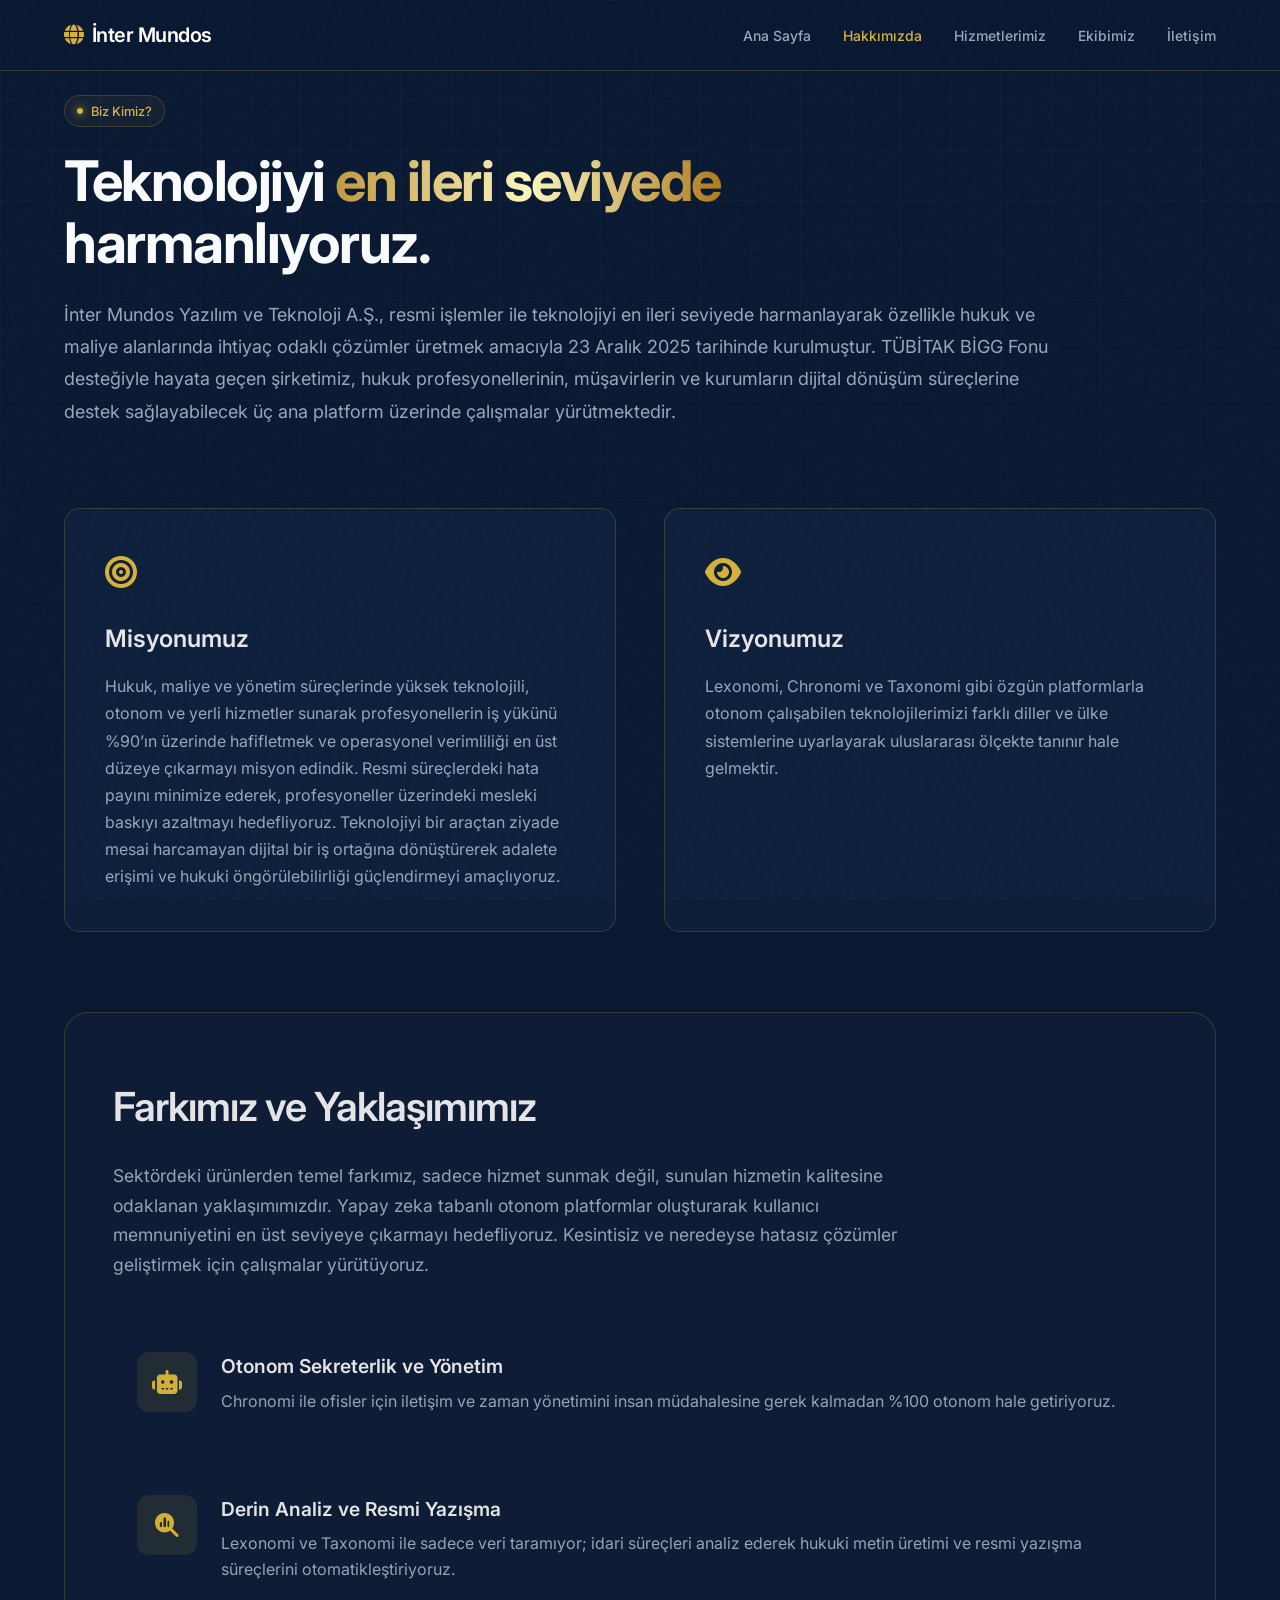
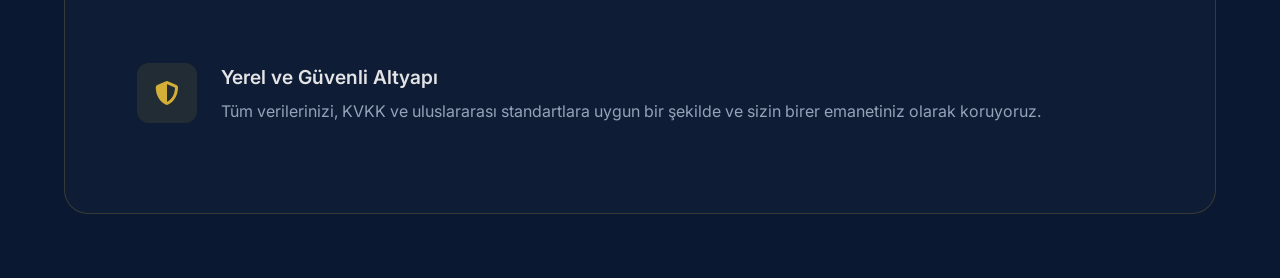
==== about.html @ ee5db74a "Add scroll reveal animations to all cards and sections" ====
<!DOCTYPE html>
<html lang="tr">
<head>
    <meta charset="UTF-8">
    <meta name="viewport" content="width=device-width, initial-scale=1.0">
    <title>İnter Mundos - Hakkımızda</title>
    <!-- Google Fonts -->
    <link rel="preconnect" href="https://fonts.googleapis.com">
    <link rel="preconnect" href="https://fonts.gstatic.com" crossorigin>
    <link href="https://fonts.googleapis.com/css2?family=Inter:wght@300;400;500;600;700&display=swap" rel="stylesheet">
    <!-- Font Awesome -->
    <link rel="stylesheet" href="https://cdnjs.cloudflare.com/ajax/libs/font-awesome/6.4.0/css/all.min.css">
    <link rel="stylesheet" href="style.css?v=12">
</head>
<body>
    <!-- Premium subtle background -->
    <div class="bg-grid"></div>
    <div class="bg-glow"></div>

    <!-- Modern Header -->
    <header class="main-header">
        <div class="logo">
            <i class="fa-solid fa-globe"></i> İnter Mundos
        </div>
        <button class="mobile-menu-btn">
            <i class="fa-solid fa-bars"></i>
        </button>
        <nav class="navbar">
            <a href="index.html">Ana Sayfa</a>
            <a href="about.html" class="active">Hakkımızda</a>
            <a href="services.html">Hizmetlerimiz</a>
            <a href="team.html">Ekibimiz</a>
            <a href="contact.html">İletişim</a>
        </nav>
    </header>

    <main class="about-container">
        <!-- About Hero -->
        <section class="about-hero">
            <div class="hero-badge">
                <span class="badge-dot"></span> Biz Kimiz?
            </div>
            <h1 class="about-title">Teknolojiyi <span class="text-highlight">en ileri seviyede</span> harmanlıyoruz.</h1>
            <p class="about-intro">
                İnter Mundos Yazılım ve Teknoloji A.Ş., resmi işlemler ile teknolojiyi en ileri seviyede harmanlayarak özellikle hukuk ve maliye alanlarında ihtiyaç odaklı çözümler üretmek amacıyla 23 Aralık 2025 tarihinde kurulmuştur. TÜBİTAK BİGG Fonu desteğiyle hayata geçen şirketimiz, hukuk profesyonellerinin, müşavirlerin ve kurumların dijital dönüşüm süreçlerine destek sağlayabilecek üç ana platform üzerinde çalışmalar yürütmektedir.
            </p>
        </section>

        <!-- Mission & Vision Grid -->
        <section class="mission-vision-grid">
            <div class="about-card reveal">
                <div class="card-icon"><i class="fa-solid fa-bullseye"></i></div>
                <h3>Misyonumuz</h3>
                <p>Hukuk, maliye ve yönetim süreçlerinde yüksek teknolojili, otonom ve yerli hizmetler sunarak profesyonellerin iş yükünü %90’ın üzerinde hafifletmek ve operasyonel verimliliği en üst düzeye çıkarmayı misyon edindik. Resmi süreçlerdeki hata payını minimize ederek, profesyoneller üzerindeki mesleki baskıyı azaltmayı hedefliyoruz. Teknolojiyi bir araçtan ziyade mesai harcamayan dijital bir iş ortağına dönüştürerek adalete erişimi ve hukuki öngörülebilirliği güçlendirmeyi amaçlıyoruz.</p>
            </div>
            
            <div class="about-card reveal">
                <div class="card-icon"><i class="fa-solid fa-eye"></i></div>
                <h3>Vizyonumuz</h3>
                <p>Lexonomi, Chronomi ve Taxonomi gibi özgün platformlarla otonom çalışabilen teknolojilerimizi farklı diller ve ülke sistemlerine uyarlayarak uluslararası ölçekte tanınır hale gelmektir.</p>
            </div>
        </section>

        <!-- Difference & Approach -->
        <section class="approach-section reveal">
            <h2 class="section-title">Farkımız ve Yaklaşımımız</h2>
            <p class="approach-intro">Sektördeki ürünlerden temel farkımız, sadece hizmet sunmak değil, sunulan hizmetin kalitesine odaklanan yaklaşımımızdır. Yapay zeka tabanlı otonom platformlar oluşturarak kullanıcı memnuniyetini en üst seviyeye çıkarmayı hedefliyoruz. Kesintisiz ve neredeyse hatasız çözümler geliştirmek için çalışmalar yürütüyoruz.</p>
            
            <div class="features-list">
                <div class="feature-item">
                    <div class="feature-icon"><i class="fa-solid fa-robot"></i></div>
                    <div class="feature-text">
                        <h4>Otonom Sekreterlik ve Yönetim</h4>
                        <p>Chronomi ile ofisler için iletişim ve zaman yönetimini insan müdahalesine gerek kalmadan %100 otonom hale getiriyoruz.</p>
                    </div>
                </div>
                
                <div class="feature-item">
                    <div class="feature-icon"><i class="fa-solid fa-magnifying-glass-chart"></i></div>
                    <div class="feature-text">
                        <h4>Derin Analiz ve Resmi Yazışma</h4>
                        <p>Lexonomi ve Taxonomi ile sadece veri taramıyor; idari süreçleri analiz ederek hukuki metin üretimi ve resmi yazışma süreçlerini otomatikleştiriyoruz.</p>
                    </div>
                </div>

                <div class="feature-item">
                    <div class="feature-icon"><i class="fa-solid fa-shield-halved"></i></div>
                    <div class="feature-text">
                        <h4>Yerel ve Güvenli Altyapı</h4>
                        <p>Tüm verilerinizi, KVKK ve uluslararası standartlara uygun bir şekilde ve sizin birer emanetiniz olarak koruyoruz.</p>
                    </div>
                </div>
            </div>
        </section>
    </main>

    <script src="script.js"></script>
</body>
</html>
---- style.css ----
:root {
    --bg-primary: #0A1931; /* More noticeable navy blue */
    --bg-secondary: #122442; /* Lighter navy for secondary elements */
    --text-primary: #F8FAFC;
    --text-secondary: #94A3B8;
    --accent-primary: #D4AF37;
    --accent-secondary: #C5A059;
    --border-color: rgba(212, 175, 55, 0.2);
}

* {
    margin: 0;
    padding: 0;
    box-sizing: border-box;
}

body {
    font-family: 'Inter', sans-serif;
    background-color: var(--bg-primary);
    color: var(--text-primary);
    overflow-x: hidden;
    line-height: 1.5;
}


/* Premium Matte Noise Texture */
body::after {
    content: "";
    position: fixed;
    top: 0;
    left: 0;
    width: 100vw;
    height: 100vh;
    pointer-events: none;
    z-index: 9999;
    background-image: url("data:image/svg+xml,%3Csvg viewBox='0 0 200 200' xmlns='http://www.w3.org/2000/svg'%3E%3Cfilter id='noiseFilter'%3E%3CfeTurbulence type='fractalNoise' baseFrequency='0.85' numOctaves='3' stitchTiles='stitch'/%3E%3C/filter%3E%3Crect width='100%25' height='100%25' filter='url(%23noiseFilter)'/%3E%3C/svg%3E");
    opacity: 0.15; /* Increased opacity so it's clearly visible */
    mix-blend-mode: overlay; /* Blends better with navy background */
}

/* Custom Premium Scrollbar */
::-webkit-scrollbar {
    width: 10px;
}

::-webkit-scrollbar-track {
    background: var(--bg-primary);
}

::-webkit-scrollbar-thumb {
    background: rgba(212, 175, 55, 0.4);
    border-radius: 8px;
    border: 2px solid var(--bg-primary);
}

::-webkit-scrollbar-thumb:hover {
    background: var(--accent-primary);
}

/* Premium Background */
.bg-grid {
    position: fixed;
    top: 0;
    left: 0;
    width: 100vw;
    height: 100vh;
    z-index: -2;
    background-size: 50px 50px;
    background-image: linear-gradient(to right, rgba(255, 255, 255, 0.03) 1px, transparent 1px),
                      linear-gradient(to bottom, rgba(255, 255, 255, 0.03) 1px, transparent 1px);
    mask-image: linear-gradient(to bottom, rgba(0,0,0,1) 0%, rgba(0,0,0,0) 100%);
    -webkit-mask-image: linear-gradient(to bottom, rgba(0,0,0,1) 0%, rgba(0,0,0,0) 100%);
}

.bg-glow-1 {
    position: fixed;
    top: -20%;
    left: -10%;
    width: 60%;
    height: 60%;
    background: radial-gradient(circle, rgba(212, 175, 55, 0.12) 0%, transparent 70%);
    z-index: -1;
    filter: blur(60px);
}

.bg-glow-2 {
    position: fixed;
    bottom: -20%;
    right: -10%;
    width: 60%;
    height: 60%;
    background: radial-gradient(circle, rgba(212, 175, 55, 0.08) 0%, transparent 70%);
    z-index: -1;
    filter: blur(60px);
}

/* Header */
.main-header {
    display: flex;
    justify-content: space-between;
    align-items: center;
    padding: 1.25rem 5%;
    background: rgba(10, 25, 49, 0.85);
    backdrop-filter: blur(20px);
    border-bottom: 1px solid var(--border-color);
    position: sticky;
    top: 0;
    z-index: 100;
}

.logo {
    font-size: 1.25rem;
    font-weight: 600;
    display: flex;
    align-items: center;
    gap: 0.5rem;
    color: #fff;
    letter-spacing: -0.5px;
}

.logo i {
    color: var(--accent-primary);
}

.navbar {
    display: flex;
    gap: 2rem;
}

.navbar a {
    color: var(--text-secondary);
    text-decoration: none;
    font-size: 0.875rem;
    font-weight: 500;
    transition: color 0.2s ease;
}

.navbar a:hover, .navbar a.active {
    color: var(--accent-primary);
}

.mobile-menu-btn {
    display: none;
    font-size: 1.5rem;
    color: #fff;
    cursor: pointer;
    background: none;
    border: none;
}

/* Hero Section */
.hero-container {
    width: 100%;
    padding: 0 5%;
    display: grid;
    grid-template-columns: 1.2fr 1fr;
    gap: 2rem;
    align-items: center;
    min-height: calc(100vh - 70px);
}

.hero-content {
    display: flex;
    flex-direction: column;
    align-items: flex-start;
    animation: fadeUp 1s ease forwards;
}

.hero-badge {
    display: inline-flex;
    align-items: center;
    gap: 0.5rem;
    padding: 0.35rem 0.75rem;
    background: rgba(212, 175, 55, 0.05);
    border: 1px solid var(--border-color);
    border-radius: 100px;
    font-size: 0.8rem;
    font-weight: 500;
    color: var(--accent-primary);
    margin-bottom: 1.5rem;
}

.badge-dot {
    width: 6px;
    height: 6px;
    background-color: var(--accent-primary);
    border-radius: 50%;
    box-shadow: 0 0 10px var(--accent-primary);
}

.hero-title {
    font-size: 4.5rem;
    font-weight: 700;
    line-height: 1.1;
    margin-bottom: 1.5rem;
    color: #F8FAFC;
    letter-spacing: -2px;
}

.text-highlight {
    background: linear-gradient(to right, #BF953F, #FCF6BA, #AA771C);
    -webkit-background-clip: text;
    -webkit-text-fill-color: transparent;
    display: inline-block;
}

.hero-subtitle {
    font-size: 1.125rem;
    color: var(--text-secondary);
    line-height: 1.7;
    margin-bottom: 2.5rem;
    max-width: 90%;
}

.hero-buttons {
    display: flex;
    gap: 1rem;
}

.btn {
    padding: 1rem 2rem;
    border-radius: 12px;
    font-size: 1.1rem;
    font-weight: 600;
    text-decoration: none;
    transition: all 0.3s ease;
    display: inline-flex;
    align-items: center;
    gap: 0.5rem;
    cursor: pointer;
}

.btn-primary {
    background: linear-gradient(135deg, #BF953F, #AA771C);
    color: #060D1A;
    box-shadow: 0 4px 15px rgba(212, 175, 55, 0.25);
    border: 1px solid #FCF6BA;
}

.btn-primary:hover {
    box-shadow: 0 6px 20px rgba(212, 175, 55, 0.4);
    transform: translateY(-2px);
}

.btn-secondary {
    background: rgba(212, 175, 55, 0.05);
    color: var(--text-primary);
    border: 1px solid rgba(212, 175, 55, 0.3);
}

.btn-secondary:hover {
    background: rgba(212, 175, 55, 0.1);
    transform: translateY(-2px);
}

/* Abstract Visual on Right */
.hero-visual {
    position: relative;
    width: 100%;
    height: 500px;
    display: flex;
    justify-content: center;
    align-items: center;
    animation: fadeIn 1.5s ease forwards;
}

.visual-glow {
    position: absolute;
    width: 400px;
    height: 400px;
    background: radial-gradient(circle, rgba(212, 175, 55, 0.15) 0%, rgba(6, 13, 26, 0.15) 40%, rgba(0,0,0,0) 70%);
    filter: blur(80px);
    border-radius: 50%;
    z-index: 1;
}

.abstract-card {
    position: absolute;
    background: rgba(18, 36, 66, 0.7);
    border: 1px solid var(--border-color);
    border-radius: 12px;
    padding: 1.5rem;
    width: 260px;
    backdrop-filter: blur(12px);
    z-index: 2;
    box-shadow: 0 25px 50px -12px rgba(0, 0, 0, 0.5);
    transition: transform 0.3s ease, border-color 0.3s ease;
}

.abstract-card:hover {
    border-color: var(--accent-primary);
    box-shadow: 0 25px 50px -12px rgba(212, 175, 55, 0.15);
    transform: translateY(-5px) !important;
}

.card-1 {
    top: 15%;
    left: 0;
    transform: rotate(-5deg);
    animation: float1 6s infinite ease-in-out;
}

.card-2 {
    top: 40%;
    right: 0;
    transform: rotate(3deg);
    animation: float2 7s infinite ease-in-out;
    z-index: 3;
}

.card-3 {
    bottom: 10%;
    left: 15%;
    transform: rotate(-2deg);
    animation: float3 8s infinite ease-in-out;
}

.card-header {
    font-size: 0.9rem;
    font-weight: 600;
    color: #e4e4e7;
    margin-bottom: 1rem;
    display: flex;
    align-items: center;
    gap: 0.5rem;
}

.card-header i {
    color: var(--accent-primary);
}

.card-lines {
    display: flex;
    flex-direction: column;
    gap: 0.5rem;
}

.line {
    height: 6px;
    background: rgba(212, 175, 55, 0.1);
    border-radius: 4px;
}

.w-100 { width: 100%; }
.w-75 { width: 75%; }
.w-50 { width: 50%; }

@keyframes float1 {
    0%, 100% { transform: translateY(0) rotate(-5deg); }
    50% { transform: translateY(-10px) rotate(-4deg); }
}

@keyframes float2 {
    0%, 100% { transform: translateY(0) rotate(3deg); }
    50% { transform: translateY(-15px) rotate(4deg); }
}

@keyframes float3 {
    0%, 100% { transform: translateY(0) rotate(-2deg); }
    50% { transform: translateY(-8px) rotate(-1deg); }
}

@keyframes fadeUp {
    from { opacity: 0; transform: translateY(20px); }
    to { opacity: 1; transform: translateY(0); }
}

@keyframes fadeIn {
    from { opacity: 0; }
    to { opacity: 1; }
}

@media (max-width: 992px) {
    .hero-container {
        grid-template-columns: 1fr;
        padding-top: 4rem;
        padding-bottom: 4rem;
        min-height: auto;
    }
    
    .hero-title {
        font-size: 3.5rem;
    }
    
    .hero-visual {
        height: 400px;
    }
    
    .services-grid {
        grid-template-columns: 1fr !important;
        gap: 2.5rem;
    }
}

@media (max-width: 768px) {
    .main-header {
        flex-direction: row;
        justify-content: space-between;
        align-items: center;
        padding: 1.5rem 2rem;
    }
    
    .mobile-menu-btn {
        display: block;
    }
    
    .navbar {
        display: none;
        position: absolute;
        top: 100%;
        left: 0;
        width: 100%;
        background: var(--bg-primary);
        backdrop-filter: blur(20px);
        flex-direction: column;
        padding: 2rem;
        gap: 1.5rem;
        border-bottom: 1px solid var(--border-color);
        box-shadow: 0 20px 40px rgba(0,0,0,0.5);
    }
    
    .navbar.active {
        display: flex;
    }
    
    .navbar a {
        font-size: 1.1rem;
        width: 100%;
        text-align: center;
        padding: 0.8rem;
    }
    
    .hero-title, .about-title, .section-title {
        font-size: 2.2rem !important;
    }
    
    .hero-buttons {
        flex-direction: column;
        width: 100%;
    }
    
    .hero-buttons .btn {
        width: 100%;
        text-align: center;
        justify-content: center;
    }
}

/* About Us Page */
.about-container {
    width: 100%;
    margin: 1.5rem 0 4rem 0;
    padding: 0 5%;
    display: flex;
    flex-direction: column;
    gap: 5rem;
}

.about-hero {
    text-align: left;
    max-width: 1000px;
    animation: fadeUp 1s ease forwards;
}

.about-title {
    font-size: 3.5rem;
    font-weight: 700;
    line-height: 1.1;
    margin-bottom: 1.5rem;
    color: #F8FAFC;
    letter-spacing: -1.5px;
}

.about-intro {
    font-size: 1.125rem;
    color: var(--text-secondary);
    line-height: 1.8;
}

.mission-vision-grid {
    display: grid;
    grid-template-columns: 1fr 1fr;
    gap: 3rem;
    animation: fadeUp 1.2s ease forwards;
}

.about-card {
    background: rgba(18, 36, 66, 0.6);
    border: 1px solid var(--border-color);
    border-radius: 16px;
    padding: 2.5rem;
    backdrop-filter: blur(12px);
    transition: transform 0.3s ease, border-color 0.3s ease;
}

.about-card:hover {
    border-color: var(--accent-primary);
    transform: translateY(-5px);
}

.about-card .card-icon {
    font-size: 2rem;
    color: var(--accent-primary) !important;
    margin-bottom: 1.5rem;
}

.about-card h3 {
    font-size: 1.5rem;
    font-weight: 600;
    margin-bottom: 1rem;
    color: #e4e4e7;
}

.about-card p {
    color: var(--text-secondary);
    line-height: 1.7;
}

.approach-section {
    background: rgba(255, 255, 255, 0.02);
    border: 1px solid var(--border-color);
    border-radius: 24px;
    padding: 4rem 3rem;
    animation: fadeUp 1.4s ease forwards;
}

.section-title {
    font-size: 2.5rem;
    font-weight: 600;
    margin-bottom: 1.5rem;
    color: #e4e4e7;
    text-align: left;
    letter-spacing: -1px;
}

.approach-intro {
    text-align: left;
    color: var(--text-secondary);
    max-width: 800px;
    margin: 0 0 3rem 0;
    font-size: 1.1rem;
    line-height: 1.7;
}

.features-list {
    display: grid;
    grid-template-columns: 1fr;
    gap: 2rem;
}

.feature-item {
    display: flex;
    gap: 1.5rem;
    align-items: flex-start;
    padding: 1.5rem;
    border-radius: 12px;
    transition: background 0.3s ease;
}

.feature-item:hover {
    background: rgba(255, 255, 255, 0.03);
}

.feature-icon {
    font-size: 1.5rem;
    color: var(--accent-primary) !important;
    background: rgba(212, 175, 55, 0.1) !important;
    width: 60px;
    height: 60px;
    display: flex;
    align-items: center;
    justify-content: center;
    border-radius: 12px;
    flex-shrink: 0;
}

.feature-text h4 {
    font-size: 1.2rem;
    font-weight: 600;
    color: #e4e4e7;
    margin-bottom: 0.5rem;
}

.feature-text p {
    color: var(--text-secondary);
    line-height: 1.6;
}

@media (max-width: 768px) {
    .about-container {
        gap: 2.5rem !important;
        margin-top: 0.5rem;
    }
    
    .mission-vision-grid {
        grid-template-columns: 1fr;
        gap: 1.5rem;
    }
    
    .about-card {
        padding: 1.5rem;
    }
    
    .approach-section {
        padding: 2rem 1.2rem;
    }
    
    .feature-item {
        flex-direction: column;
        gap: 1rem;
        align-items: flex-start;
    }
    
    .services-grid {
        grid-template-columns: 1fr;
    }
    
    .contact-form-container {
        padding: 1.5rem !important;
        gap: 1.5rem !important;
    }
    
    .contact-grid {
        gap: 2rem;
    }
}
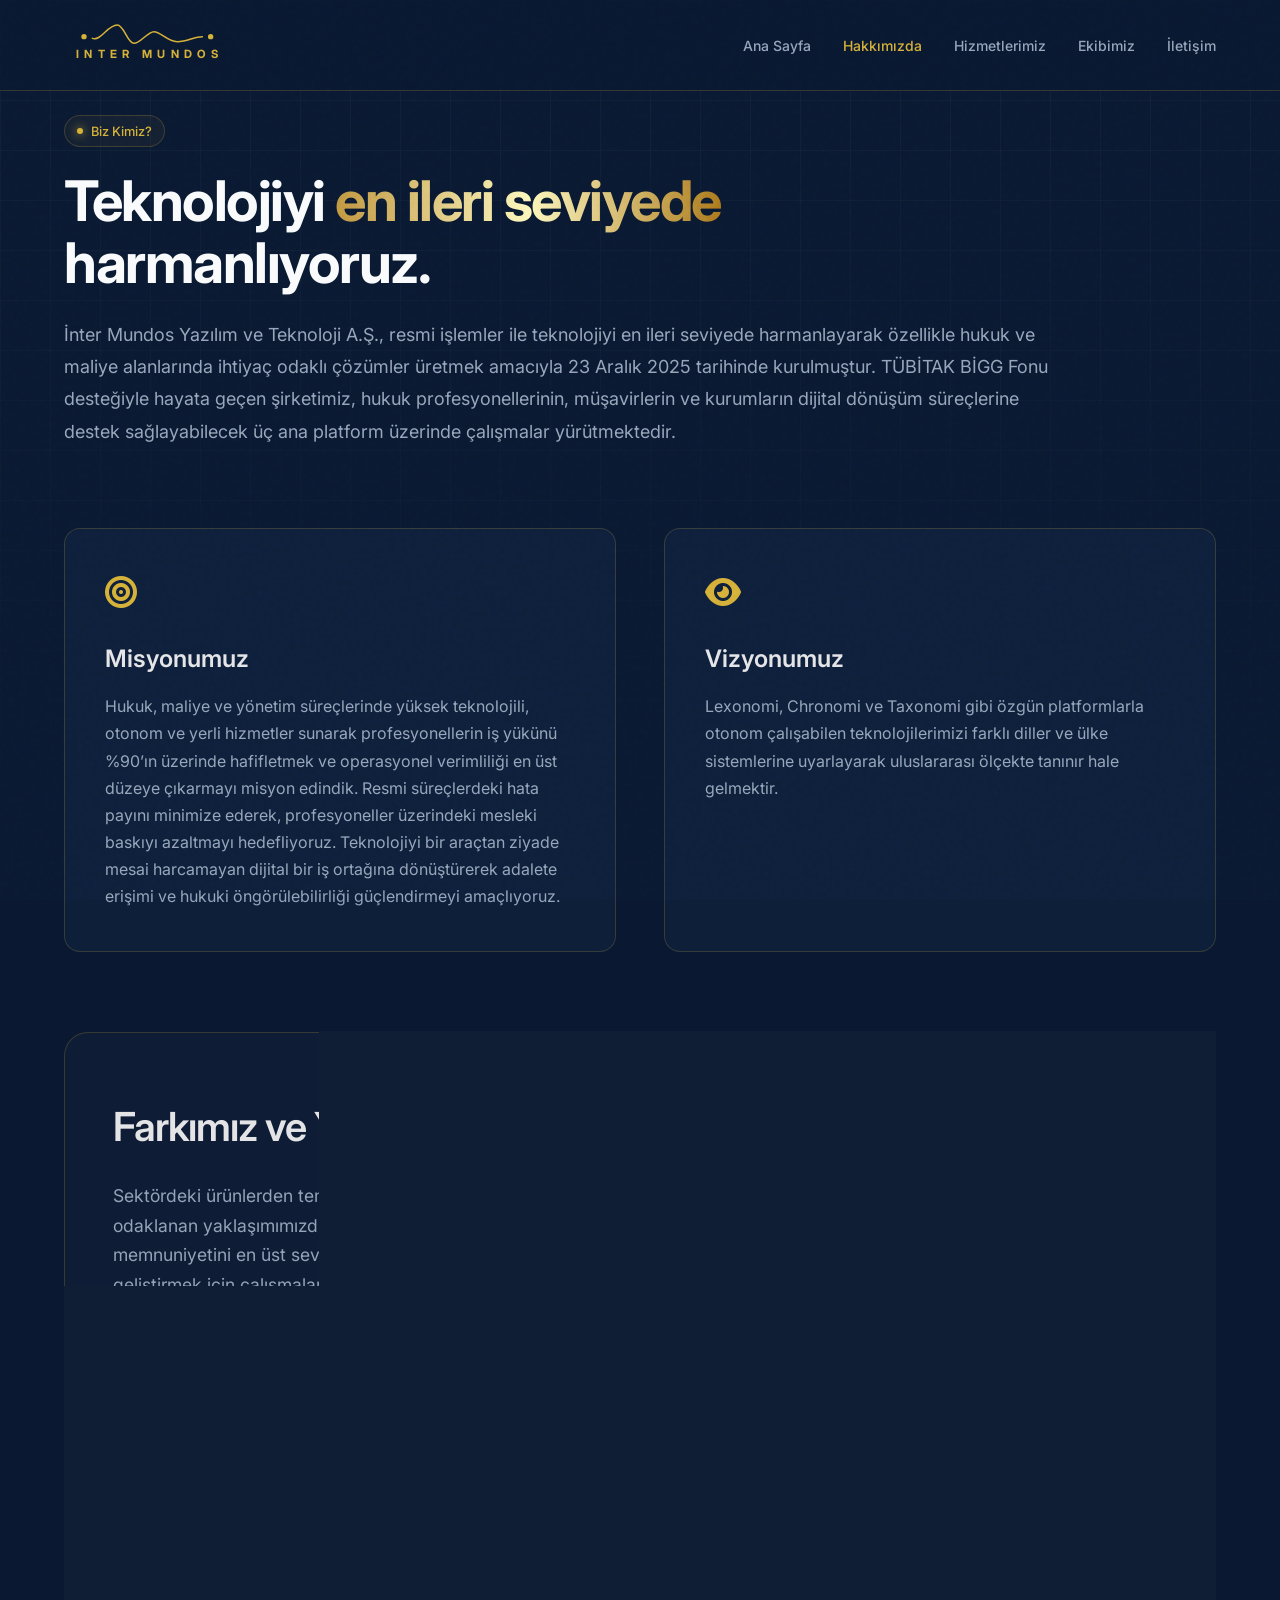
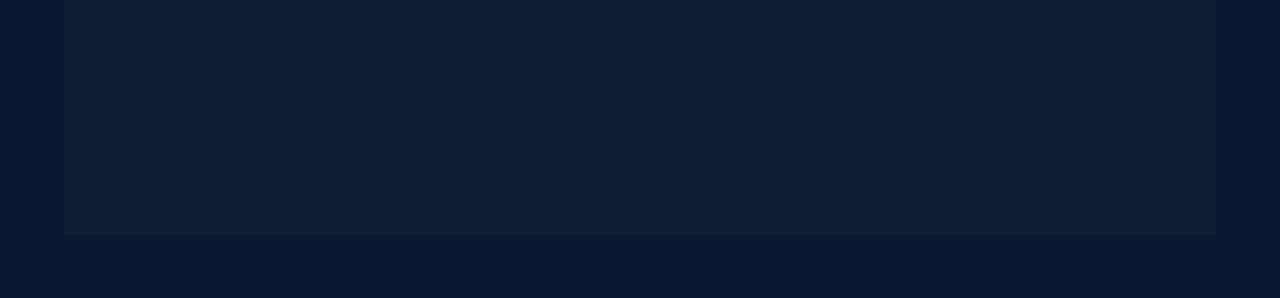
==== commit 3450831b: "Replace text logo with responsive SVG logo replication" ====
--- a/about.html
+++ b/about.html
@@ -10,7 +10,7 @@
     <link href="https://fonts.googleapis.com/css2?family=Inter:wght@300;400;500;600;700&display=swap" rel="stylesheet">
     <!-- Font Awesome -->
     <link rel="stylesheet" href="https://cdnjs.cloudflare.com/ajax/libs/font-awesome/6.4.0/css/all.min.css">
-    <link rel="stylesheet" href="style.css?v=12">
+    <link rel="stylesheet" href="style.css?v=16">
 </head>
 <body>
     <!-- Premium subtle background -->
@@ -19,9 +19,16 @@
 
     <!-- Modern Header -->
     <header class="main-header">
-        <div class="logo">
-            <i class="fa-solid fa-globe"></i> İnter Mundos
-        </div>
+        <a href="index.html" class="logo">
+            <svg viewBox="0 0 500 150" xmlns="http://www.w3.org/2000/svg" class="nav-logo-svg">
+              <g fill="var(--accent-primary)" stroke="var(--accent-primary)">
+                <circle cx="60" cy="50" r="8" stroke="none" />
+                <circle cx="440" cy="50" r="8" stroke="none" />
+                <path d="M 85 55 C 110 65, 130 15, 160 15 C 180 15, 190 70, 210 70 C 230 70, 250 35, 270 35 C 290 35, 310 65, 340 65 C 370 65, 390 50, 415 50" fill="none" stroke-width="4.5" stroke-linecap="round" stroke-linejoin="round" />
+                <text x="257" y="115" font-family="'Inter', sans-serif" font-weight="700" font-size="34" letter-spacing="16" text-anchor="middle" stroke="none">INTER MUNDOS</text>
+              </g>
+            </svg>
+        </a>
         <button class="mobile-menu-btn">
             <i class="fa-solid fa-bars"></i>
         </button>
@@ -62,12 +69,12 @@
         </section>
 
         <!-- Difference & Approach -->
-        <section class="approach-section reveal">
-            <h2 class="section-title">Farkımız ve Yaklaşımımız</h2>
+        <section class="approach-section">
+            <h2 class="section-title reveal">Farkımız ve Yaklaşımımız</h2>
             <p class="approach-intro">Sektördeki ürünlerden temel farkımız, sadece hizmet sunmak değil, sunulan hizmetin kalitesine odaklanan yaklaşımımızdır. Yapay zeka tabanlı otonom platformlar oluşturarak kullanıcı memnuniyetini en üst seviyeye çıkarmayı hedefliyoruz. Kesintisiz ve neredeyse hatasız çözümler geliştirmek için çalışmalar yürütüyoruz.</p>
             
             <div class="features-list">
-                <div class="feature-item">
+                <div class="feature-item reveal delay-1">
                     <div class="feature-icon"><i class="fa-solid fa-robot"></i></div>
                     <div class="feature-text">
                         <h4>Otonom Sekreterlik ve Yönetim</h4>
@@ -75,7 +82,7 @@
                     </div>
                 </div>
                 
-                <div class="feature-item">
+                <div class="feature-item reveal delay-2">
                     <div class="feature-icon"><i class="fa-solid fa-magnifying-glass-chart"></i></div>
                     <div class="feature-text">
                         <h4>Derin Analiz ve Resmi Yazışma</h4>
@@ -83,7 +90,7 @@
                     </div>
                 </div>
 
-                <div class="feature-item">
+                <div class="feature-item reveal delay-3">
                     <div class="feature-icon"><i class="fa-solid fa-shield-halved"></i></div>
                     <div class="feature-text">
                         <h4>Yerel ve Güvenli Altyapı</h4>
@@ -94,6 +101,6 @@
         </section>
     </main>
 
-    <script src="script.js"></script>
+    <script src="script.js?v=2"></script>
 </body>
 </html>
--- a/style.css
+++ b/style.css
@@ -109,13 +109,23 @@
 }
 
 .logo {
-    font-size: 1.25rem;
-    font-weight: 600;
-    display: flex;
-    align-items: center;
-    gap: 0.5rem;
-    color: #fff;
-    letter-spacing: -0.5px;
+    font-size: 1.5rem;
+    font-weight: 700;
+    color: var(--text-primary);
+    display: flex;
+    align-items: center;
+    text-decoration: none;
+    cursor: pointer;
+}
+
+.nav-logo-svg {
+    height: 50px;
+    width: auto;
+    transition: transform 0.3s ease;
+}
+
+.logo:hover .nav-logo-svg {
+    transform: scale(1.05);
 }
 
 .logo i {
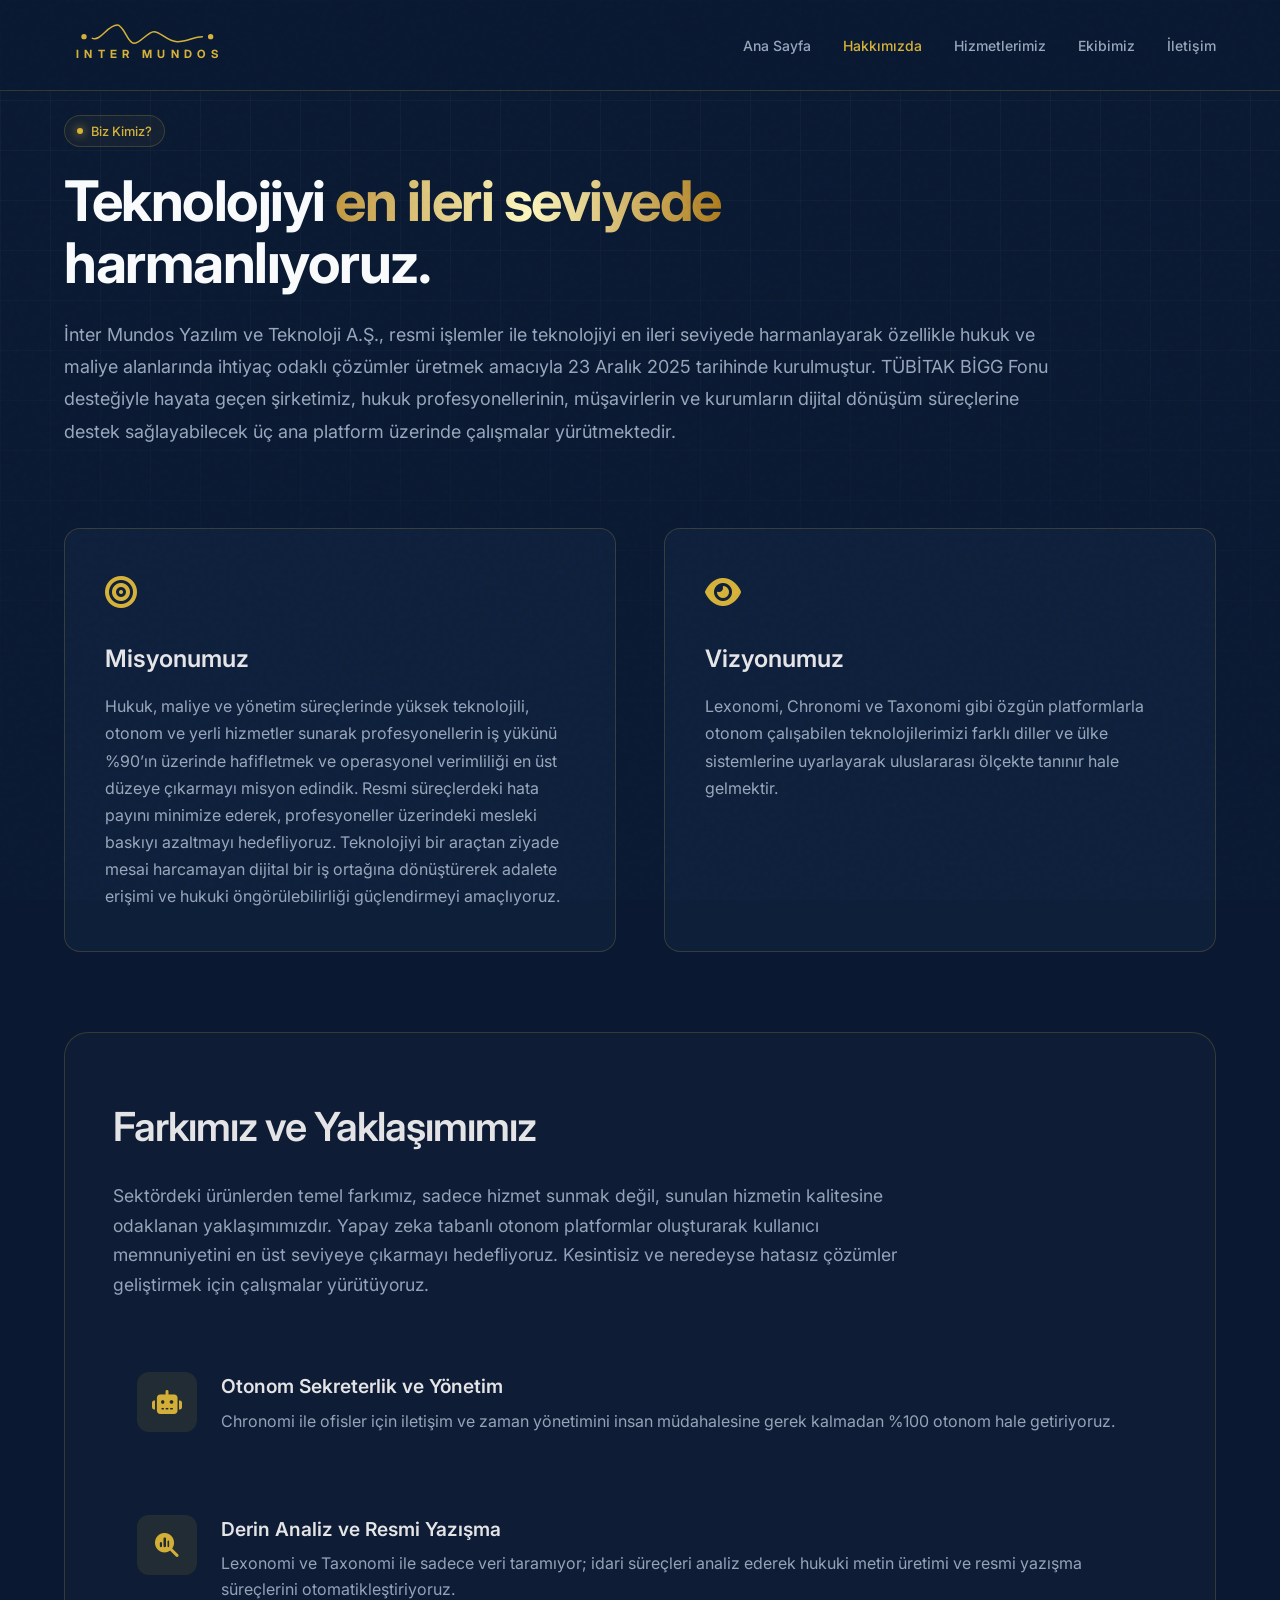
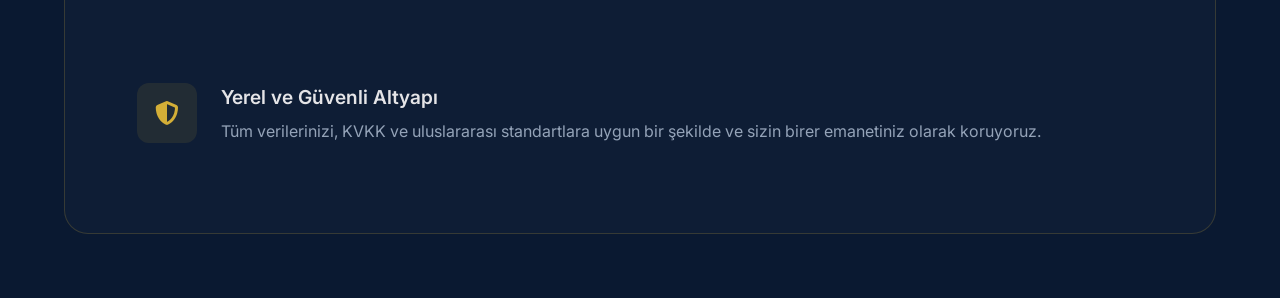
==== commit 89772307: "Add responsive SVG Lexonomi logo to replacing text/icon" ====
--- a/about.html
+++ b/about.html
@@ -10,7 +10,7 @@
     <link href="https://fonts.googleapis.com/css2?family=Inter:wght@300;400;500;600;700&display=swap" rel="stylesheet">
     <!-- Font Awesome -->
     <link rel="stylesheet" href="https://cdnjs.cloudflare.com/ajax/libs/font-awesome/6.4.0/css/all.min.css">
-    <link rel="stylesheet" href="style.css?v=16">
+    <link rel="stylesheet" href="style.css?v=17">
 </head>
 <body>
     <!-- Premium subtle background -->
